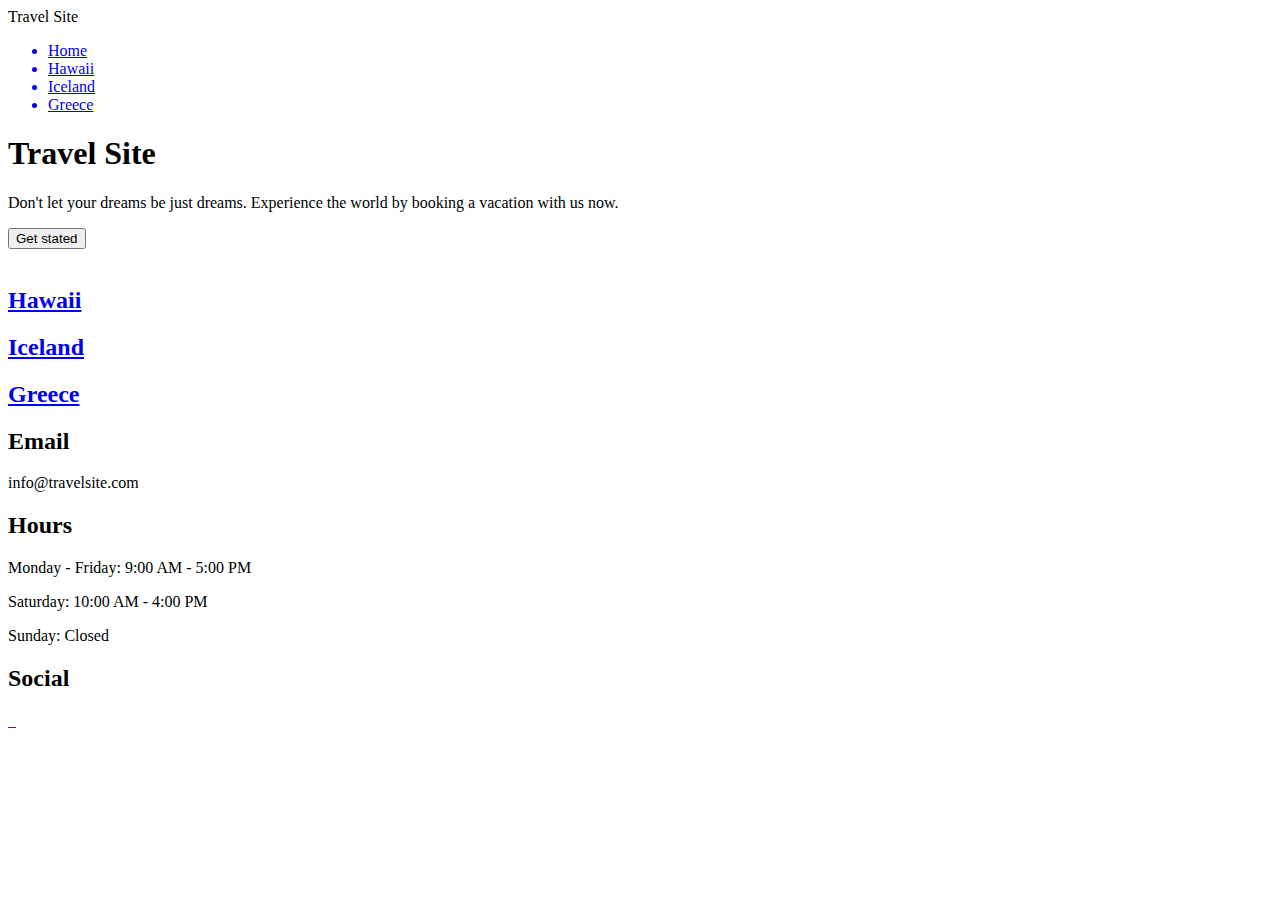
==== index.html @ b8a1c2ff "built html structure for entire website" ====
<!DOCTYPE html>
<html lang="en">
	<head>
		<meta charset="UTF-8" />
		<meta name="viewport" content="width=device-width, initial-scale=1.0" />
		<title>Travel Site</title>
	</head>
	<body>
		<header>
			<nav class="nav">
				<div class="nav__left">Travel Site</div>
				<div class="nav__right">
					<ul class="nav__list">
						<a href="#" class="nav__link">
							<li class="nav__item">Home</li>
						</a>
						<a href="./pages/hawaii.html" class="nav__link">
							<li class="nav__item">Hawaii</li>
						</a>
						<a href="./pages/iceland.html" class="nav__link">
							<li class="nav__item">Iceland</li>
						</a>
						<a href="./pages/greece.html" class="nav__link">
							<li class="nav__item">Greece</li>
						</a>
					</ul>
				</div>
			</nav>

			<section class="hero">
				<div class="hero__left">
					<h1 class="hero__title">Travel Site</h1>
					<p class="hero__description">
						Don't let your dreams be just dreams. Experience the world by
						booking a vacation with us now.
					</p>
					<button class="hero__btn">Get stated</button>
				</div>
				<div class="hero__right">
					<img src="" alt="" class="hero__img" />
				</div>
			</section>
		</header>

		<section class="rec">
			<div class="rec__center">
				<a href="./pages/hawaii.html" class="rec__link">
					<div class="rec__card">
						<h2 class="rec__title">Hawaii</h2>
					</div>
				</a>
				<a href="./pages/iceland.html" class="rec__link">
					<div class="rec__card">
						<h2 class="rec__title">Iceland</h2>
					</div>
				</a>
				<a href="./pages/greece.html" class="rec__link">
					<div class="rec__card">
						<h2 class="rec__title">Greece</h2>
					</div>
				</a>
			</div>
		</section>

		<footer class="footer">
			<div class="contact">
				<h2 class="contact__title">Email</h2>
				<div class="contact__bottom">
					<p class="contact__description">info@travelsite.com</p>
				</div>
			</div>
			<div class="hours">
				<h2 class="hours__title">Hours</h2>
				<div class="hours__bottom">
					<p class="hours__description">Monday - Friday: 9:00 AM - 5:00 PM</p>
					<p class="hours__description">Saturday: 10:00 AM - 4:00 PM</p>
					<p class="hours__description">Sunday: Closed</p>
				</div>
			</div>
			<div class="social">
				<h2 class="social__title">Social</h2>
				<div class="social__bottom">
					<a href="" class="social__link">
						<img src="" alt="" class="social__img" />
					</a>
					<a href="" class="social__link">
						<img src="" alt="" class="social__img" />
					</a>
					<a href="" class="social__link">
						<img src="" alt="" class="social__img" />
					</a>
				</div>
			</div>
		</footer>
	</body>
</html>
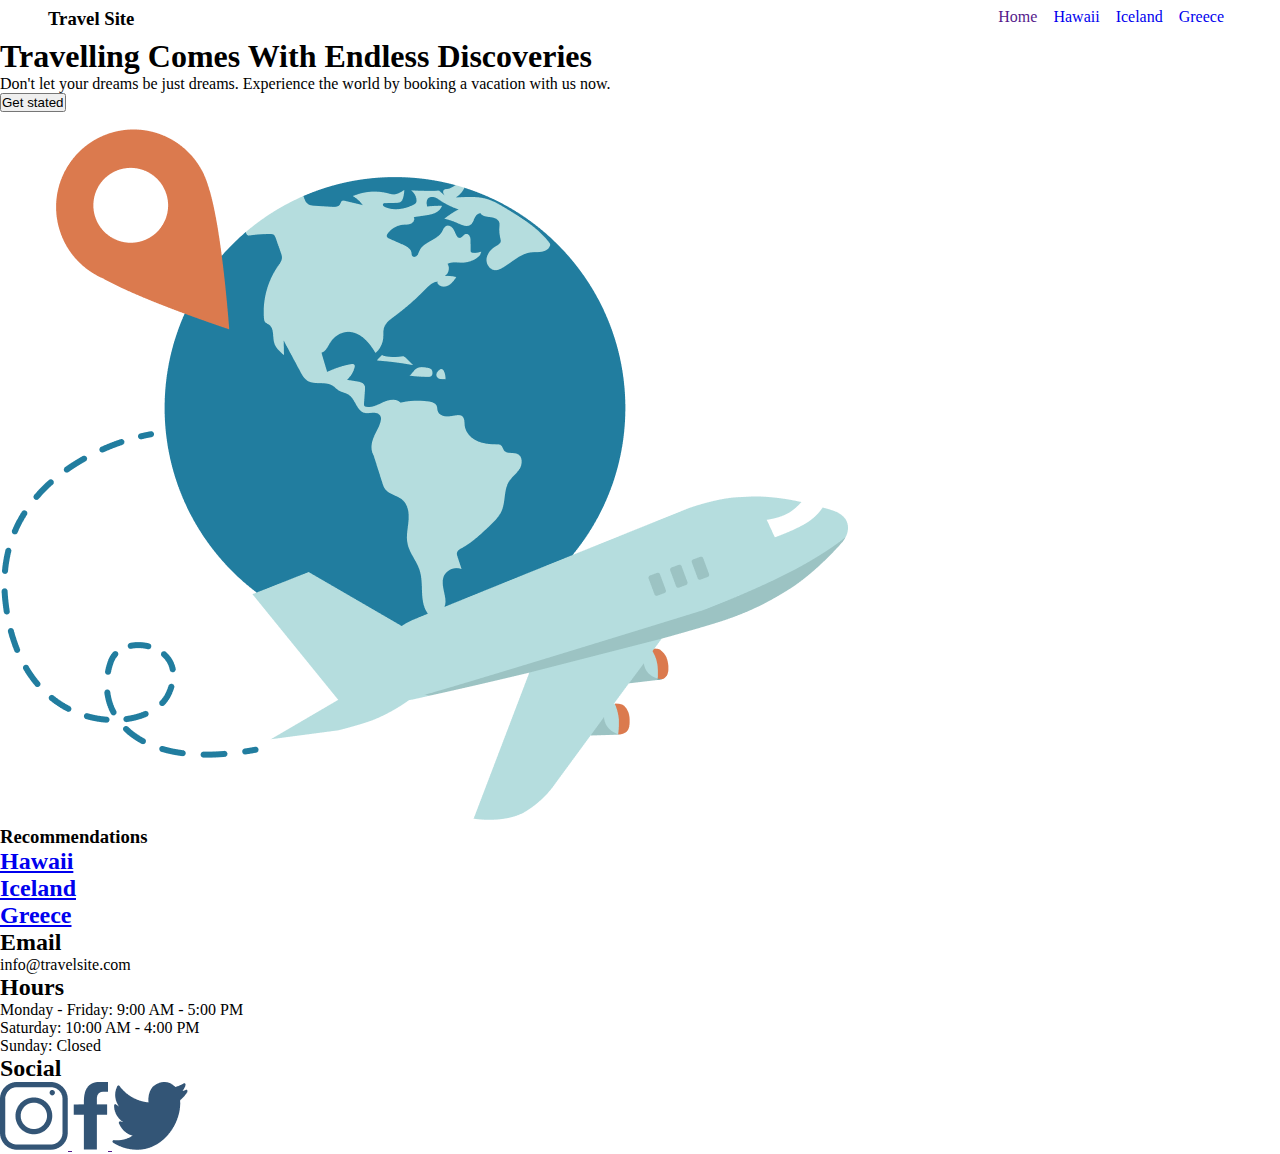
==== commit 565c2361: "added layout to nav and linked the icons" ====
--- a/index.html
+++ b/index.html
@@ -3,15 +3,18 @@
 	<head>
 		<meta charset="UTF-8" />
 		<meta name="viewport" content="width=device-width, initial-scale=1.0" />
+		<link rel="stylesheet" href="./css/global.css" />
 		<title>Travel Site</title>
 	</head>
 	<body>
 		<header>
 			<nav class="nav">
-				<div class="nav__left">Travel Site</div>
+				<div class="nav__left">
+					<h3 class="nav__logo">Travel Site</h2>
+				</div>
 				<div class="nav__right">
 					<ul class="nav__list">
-						<a href="#" class="nav__link">
+						<a href="" class="nav__link">
 							<li class="nav__item">Home</li>
 						</a>
 						<a href="./pages/hawaii.html" class="nav__link">
@@ -29,7 +32,7 @@
 
 			<section class="hero">
 				<div class="hero__left">
-					<h1 class="hero__title">Travel Site</h1>
+					<h1 class="hero__title">Travelling Comes With Endless Discoveries</h1>
 					<p class="hero__description">
 						Don't let your dreams be just dreams. Experience the world by
 						booking a vacation with us now.
@@ -37,12 +40,13 @@
 					<button class="hero__btn">Get stated</button>
 				</div>
 				<div class="hero__right">
-					<img src="" alt="" class="hero__img" />
+					<img src="./assets/images/hero.png" alt="" class="hero__img" />
 				</div>
 			</section>
 		</header>
 
 		<section class="rec">
+            <h3 class="rec">Recommendations</h3>
 			<div class="rec__center">
 				<a href="./pages/hawaii.html" class="rec__link">
 					<div class="rec__card">
@@ -81,13 +85,13 @@
 				<h2 class="social__title">Social</h2>
 				<div class="social__bottom">
 					<a href="" class="social__link">
-						<img src="" alt="" class="social__img" />
+						<img src="./assets/icons/icon-instagram.png" alt="instagram" class="social__img" />
 					</a>
 					<a href="" class="social__link">
-						<img src="" alt="" class="social__img" />
+						<img src="./assets/icons/icon-facebook.png" alt="facebook" class="social__img" />
 					</a>
 					<a href="" class="social__link">
-						<img src="" alt="" class="social__img" />
+						<img src="./assets/icons/icon-twitter.png" alt="twitter" class="social__img" />
 					</a>
 				</div>
 			</div>
--- a/css/global.css
+++ b/css/global.css
@@ -0,0 +1,27 @@
+html {
+  font-size: 16px;
+}
+
+* {
+  margin: 0;
+  padding: 0;
+  box-sizing: border-box;
+}
+
+.nav {
+  display: flex;
+  justify-content: space-between;
+  padding: 0.5rem 3rem;
+}
+.nav__left {
+  display: flex;
+  align-items: center;
+}
+.nav__list {
+  display: flex;
+  list-style: none;
+}
+.nav__link {
+  text-decoration: none;
+  margin: 0 0.5rem;
+}/*# sourceMappingURL=global.css.map */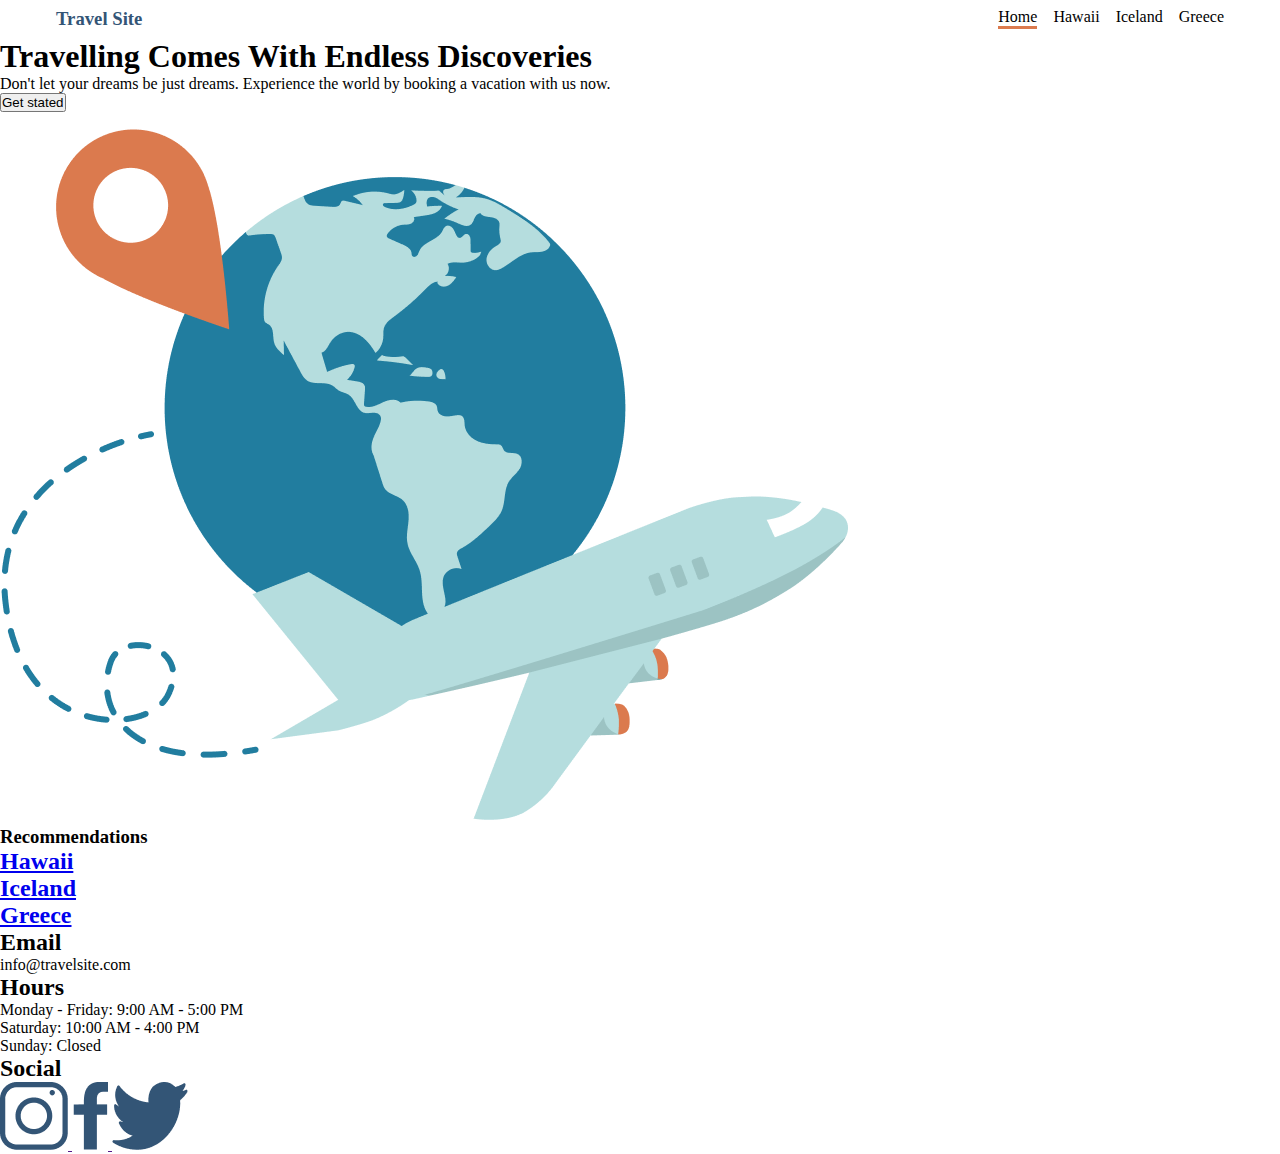
==== commit f3f37b04: "major styling for navbar complete" ====
--- a/index.html
+++ b/index.html
@@ -10,11 +10,13 @@
 		<header>
 			<nav class="nav">
 				<div class="nav__left">
-					<h3 class="nav__logo">Travel Site</h2>
+					<a href="" class="nav__link nav__link--logo">
+                        <h3 class="nav__logo">Travel Site</h2>
+                    </a>
 				</div>
 				<div class="nav__right">
 					<ul class="nav__list">
-						<a href="" class="nav__link">
+						<a href="" class="nav__link nav__link--selected">
 							<li class="nav__item">Home</li>
 						</a>
 						<a href="./pages/hawaii.html" class="nav__link">
--- a/css/global.css
+++ b/css/global.css
@@ -12,10 +12,14 @@
   display: flex;
   justify-content: space-between;
   padding: 0.5rem 3rem;
+  background-color: #FFFFFF;
 }
 .nav__left {
   display: flex;
   align-items: center;
+}
+.nav__logo {
+  color: #335576;
 }
 .nav__list {
   display: flex;
@@ -24,4 +28,12 @@
 .nav__link {
   text-decoration: none;
   margin: 0 0.5rem;
+  color: black;
+}
+.nav__link--logo {
+  color: #335576;
+  font-weight: bold;
+}
+.nav__link--selected {
+  border-bottom: 3px solid #DB7A4E;
 }/*# sourceMappingURL=global.css.map */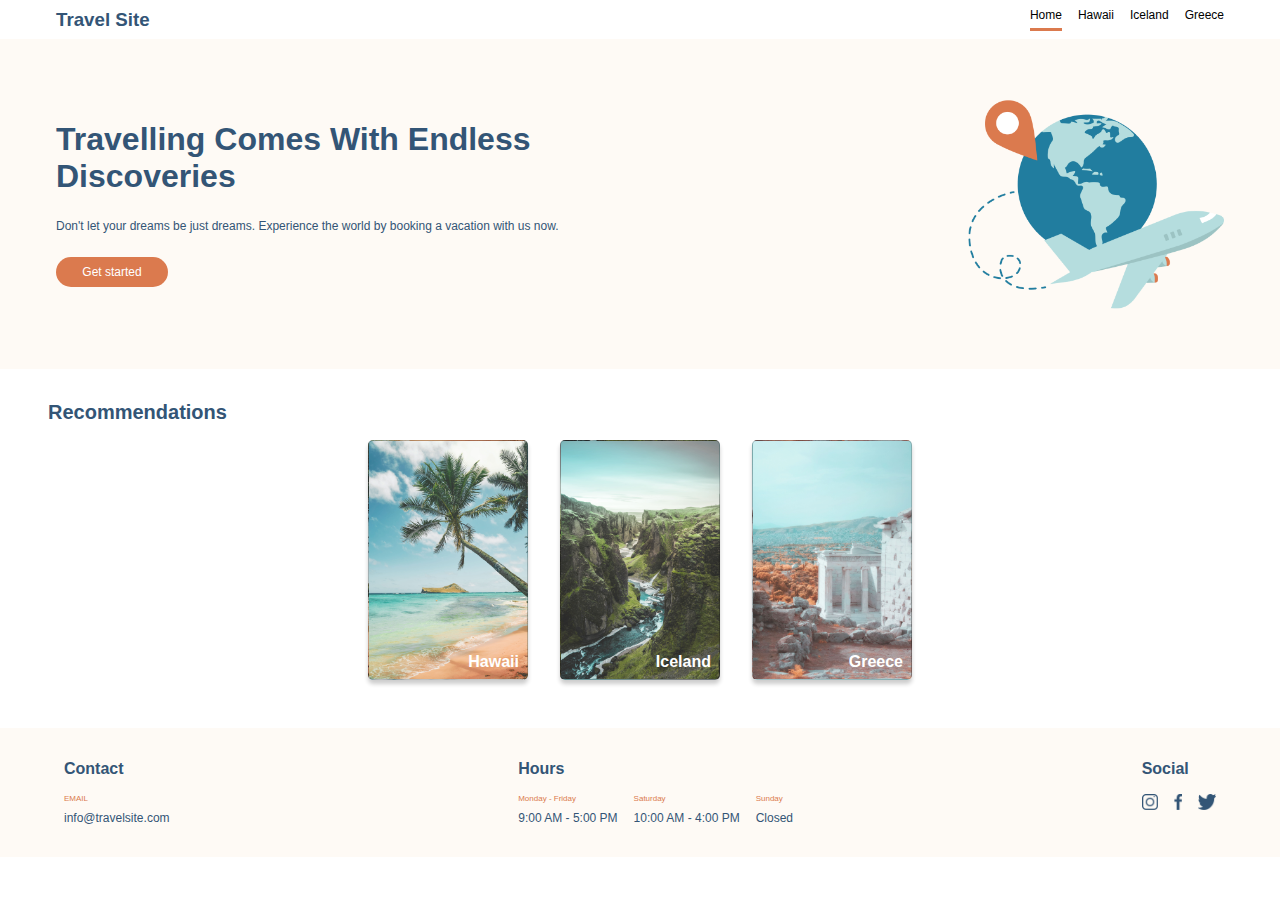
==== commit 533e6849: "styled hero, rec and footer on home page" ====
--- a/index.html
+++ b/index.html
@@ -4,6 +4,7 @@
 		<meta charset="UTF-8" />
 		<meta name="viewport" content="width=device-width, initial-scale=1.0" />
 		<link rel="stylesheet" href="./css/global.css" />
+        <link rel="stylesheet" href="./css/main.css" />
 		<title>Travel Site</title>
 	</head>
 	<body>
@@ -39,7 +40,7 @@
 						Don't let your dreams be just dreams. Experience the world by
 						booking a vacation with us now.
 					</p>
-					<button class="hero__btn">Get stated</button>
+					<button class="hero__button">Get started</button>
 				</div>
 				<div class="hero__right">
 					<img src="./assets/images/hero.png" alt="" class="hero__img" />
@@ -48,21 +49,21 @@
 		</header>
 
 		<section class="rec">
-            <h3 class="rec">Recommendations</h3>
+            <h3 class="rec__header">Recommendations</h3>
 			<div class="rec__center">
 				<a href="./pages/hawaii.html" class="rec__link">
-					<div class="rec__card">
-						<h2 class="rec__title">Hawaii</h2>
+					<div class="rec__card card--hawaii">
+						<h2 class="rec__card__title">Hawaii</h2>
 					</div>
 				</a>
 				<a href="./pages/iceland.html" class="rec__link">
-					<div class="rec__card">
-						<h2 class="rec__title">Iceland</h2>
+					<div class="rec__card card--iceland">
+						<h2 class="rec__card__title">Iceland</h2>
 					</div>
 				</a>
 				<a href="./pages/greece.html" class="rec__link">
-					<div class="rec__card">
-						<h2 class="rec__title">Greece</h2>
+					<div class="rec__card card--greece">
+						<h2 class="rec__card__title">Greece</h2>
 					</div>
 				</a>
 			</div>
@@ -70,17 +71,27 @@
 
 		<footer class="footer">
 			<div class="contact">
-				<h2 class="contact__title">Email</h2>
+				<h2 class="contact__title">Contact</h2>
 				<div class="contact__bottom">
+                    <p class="contact__label">EMAIL</p>
 					<p class="contact__description">info@travelsite.com</p>
 				</div>
 			</div>
 			<div class="hours">
 				<h2 class="hours__title">Hours</h2>
 				<div class="hours__bottom">
-					<p class="hours__description">Monday - Friday: 9:00 AM - 5:00 PM</p>
-					<p class="hours__description">Saturday: 10:00 AM - 4:00 PM</p>
-					<p class="hours__description">Sunday: Closed</p>
+                    <div class="hour__group">
+                        <p class="hours__label">Monday - Friday</p>
+                        <p class="hours__description"> 9:00 AM - 5:00 PM</p>
+                    </div>
+                    <div class="hour__group">
+                        <p class="hours__label">Saturday</p>
+                        <p class="hours__description">10:00 AM - 4:00 PM</p>
+                    </div>
+                    <div class="hour__group">
+                        <p class="hours__label">Sunday</p>
+                        <p class="hours__description">Closed</p>
+                    </div>
 				</div>
 			</div>
 			<div class="social">
--- a/css/global.css
+++ b/css/global.css
@@ -1,5 +1,6 @@
 html {
   font-size: 16px;
+  font-family: Verdana, Tahoma, sans-serif;
 }
 
 * {
@@ -36,4 +37,8 @@
 }
 .nav__link--selected {
   border-bottom: 3px solid #DB7A4E;
+}
+.nav__item {
+  font-size: 0.75rem;
+  margin-bottom: 0.375rem;
 }/*# sourceMappingURL=global.css.map */--- a/css/main.css
+++ b/css/main.css
@@ -0,0 +1,139 @@
+.hero {
+  background-color: #FEFAF5;
+  display: flex;
+  justify-content: space-between;
+  padding: 3.5rem;
+}
+.hero__left {
+  width: 50%;
+  display: flex;
+  flex-direction: column;
+  justify-content: center;
+}
+.hero__title {
+  color: #335576;
+}
+.hero__description {
+  color: #335576;
+  font-size: 12px;
+  padding: 1.5rem 0;
+}
+.hero__button {
+  background-color: #DB7A4E;
+  color: #FFFFFF;
+  border: none;
+  padding: 0.5rem;
+  width: 7rem;
+  border-radius: 1rem;
+  font-size: 12px;
+}
+.hero__img {
+  width: 16rem;
+}
+
+.rec {
+  display: flex;
+  flex-direction: column;
+  padding: 2rem 3rem;
+}
+.rec__header {
+  color: #335576;
+  font-size: 1.25rem;
+}
+.rec__link {
+  text-decoration: none;
+}
+.rec__card {
+  height: 15rem;
+  width: 10rem;
+  color: #FFFFFF;
+  padding: 0.5rem;
+  margin: 0 1rem;
+  border-radius: 5px;
+  border: 1px solid rgba(0, 0, 0, 0.2);
+  box-shadow: 0 4px 4px rgba(0, 0, 0, 0.2);
+  display: flex;
+  justify-content: flex-end;
+  align-items: flex-end;
+}
+.rec__card__title {
+  font-size: 1rem;
+}
+.rec__center {
+  display: flex;
+  justify-content: center;
+  align-items: center;
+  padding: 1rem;
+}
+
+.card--hawaii {
+  background-image: url("../assets/images/hawaii.jpg");
+  background-size: cover;
+}
+.card--iceland {
+  background-image: url("../assets/images/iceland.jpg");
+  background-size: cover;
+}
+.card--greece {
+  background-image: url("../assets/images/greece.jpg");
+  background-size: cover;
+}
+
+.footer {
+  padding: 2rem 4rem;
+  background-color: #FEFAF5;
+  display: flex;
+  justify-content: space-between;
+  gap: 2rem;
+}
+
+.contact__title {
+  margin-bottom: 1rem;
+  color: #335576;
+  font-size: 1rem;
+}
+.contact__label {
+  color: #DB7A4E;
+  font-size: 0.5rem;
+  margin-bottom: 0.5rem;
+}
+.contact__description {
+  font-size: 0.75rem;
+  color: #335576;
+}
+
+.hours__title {
+  margin-bottom: 1rem;
+  color: #335576;
+  font-size: 1rem;
+}
+.hours__label {
+  color: #DB7A4E;
+  font-size: 0.5rem;
+  margin-bottom: 0.5rem;
+}
+.hours__description {
+  font-size: 0.75rem;
+  color: #335576;
+}
+.hours__bottom {
+  display: flex;
+  gap: 1rem;
+}
+
+.social__title {
+  margin-bottom: 1rem;
+  color: #335576;
+  font-size: 1rem;
+}
+.social__bottom {
+  display: flex;
+  gap: 1rem;
+}
+.social__link {
+  text-decoration: none;
+  color: #335576;
+}
+.social__img {
+  height: 1rem;
+}/*# sourceMappingURL=main.css.map */